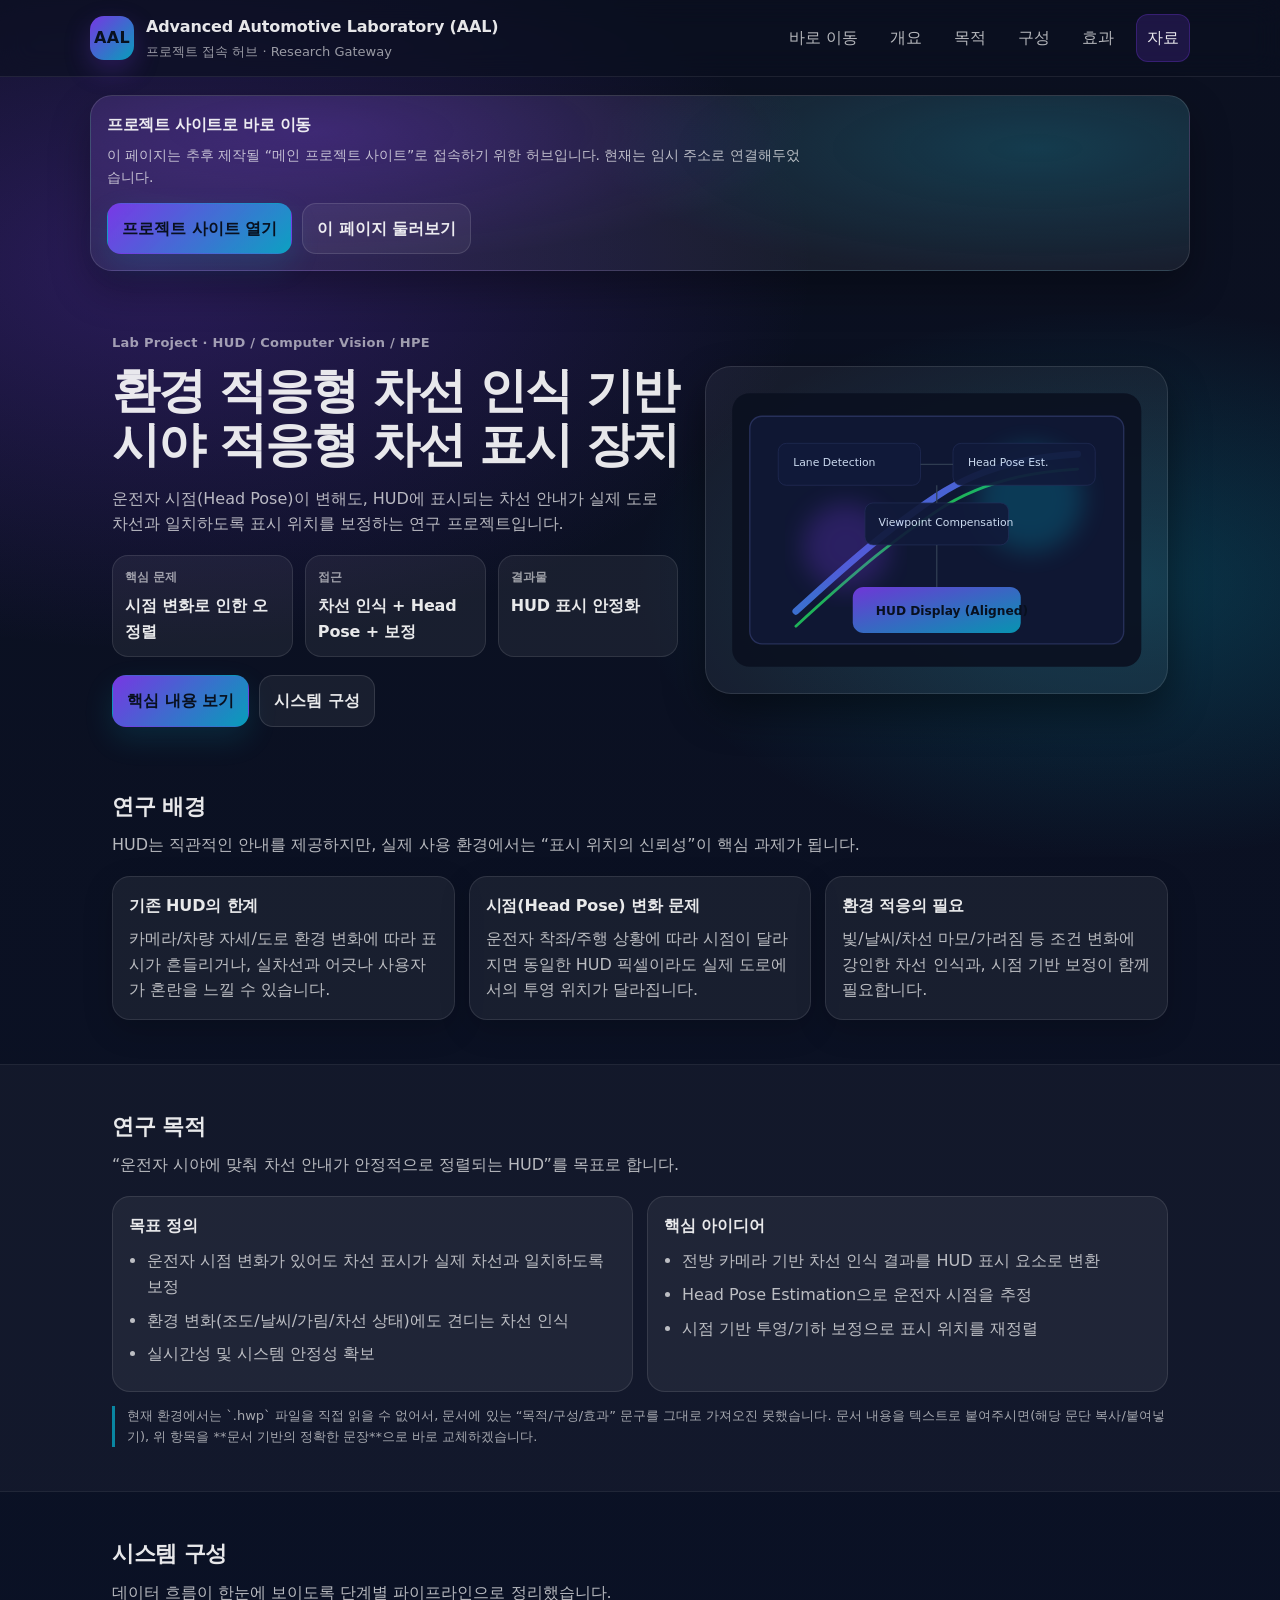
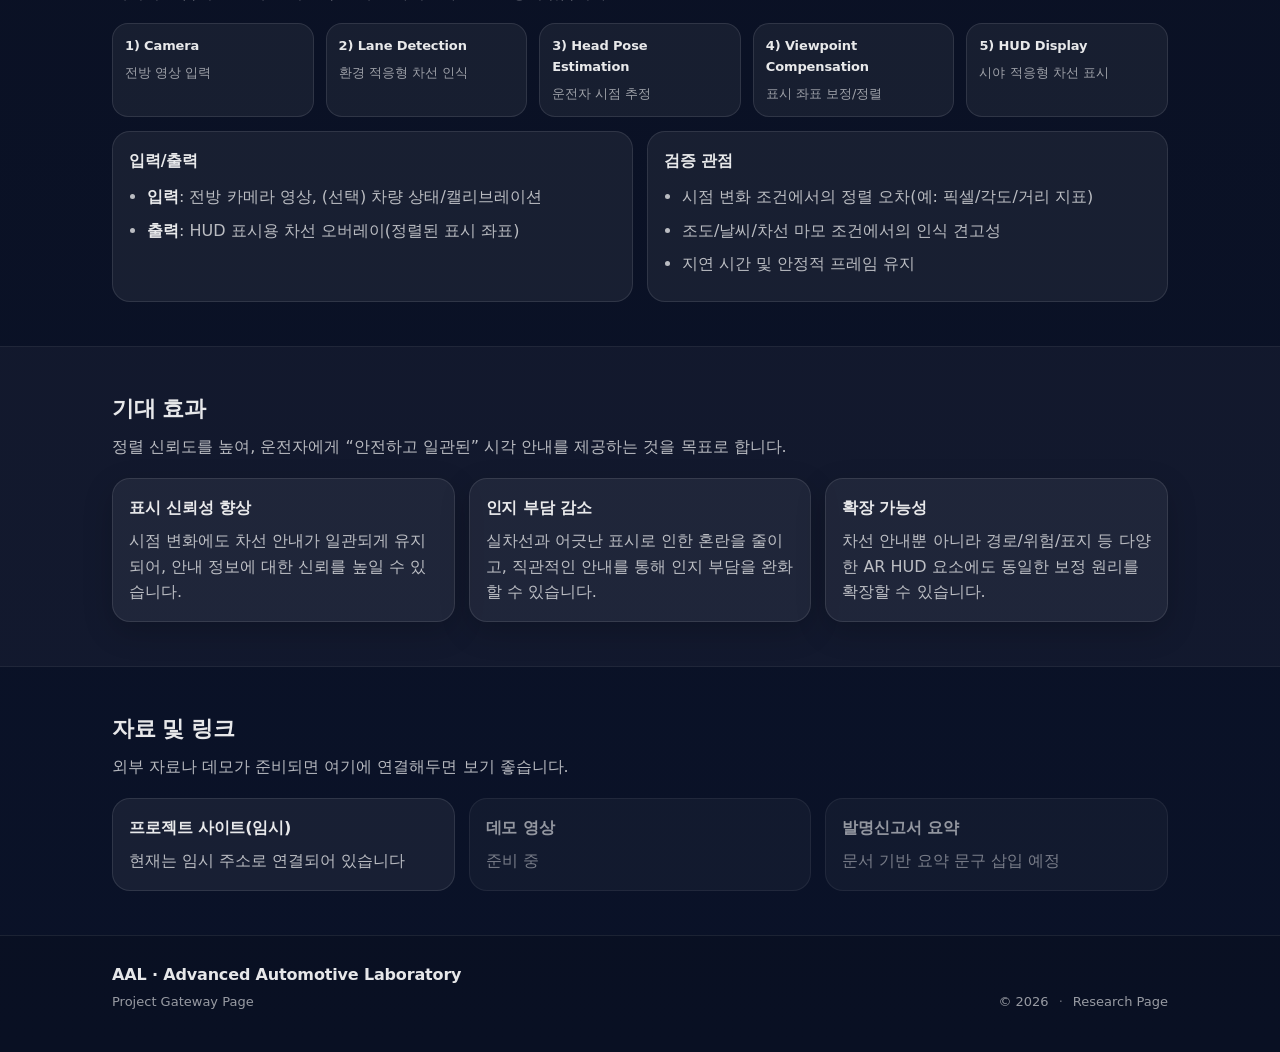
==== index.html @ 507340a5 "커서2" ====
<!DOCTYPE html>
<html lang="ko">
<head>
	<meta charset="UTF-8" />
	<meta name="viewport" content="width=device-width, initial-scale=1" />
	<meta name="color-scheme" content="light" />
	<meta name="description" content="환경 적응형 차선 인식 기반, 운전자 시야에 맞춰 HUD 차선 표시를 보정하는 연구 프로젝트 소개." />
	<title>AAL | 시야 적응형 차선 표시 HUD</title>
	<link rel="stylesheet" href="./main.css" />
</head>
<body>
	<a class="skip-link" href="#main">본문 바로가기</a>

	<header class="site-header">
		<div class="wrap header-inner">
			<div class="brand">
				<div class="brand-mark" aria-hidden="true">AAL</div>
				<div class="brand-text">
					<div class="brand-title">Advanced Automotive Laboratory (AAL)</div>
					<div class="brand-subtitle">프로젝트 접속 허브 · Research Gateway</div>
				</div>
			</div>

			<nav class="nav" aria-label="주요 메뉴">
				<a href="#jump">바로 이동</a>
				<a href="#overview">개요</a>
				<a href="#objective">목적</a>
				<a href="#architecture">구성</a>
				<a href="#effects">효과</a>
				<a class="nav-cta" href="#links">자료</a>
			</nav>
		</div>
	</header>

	<main id="main">
		<section class="jump" id="jump" aria-label="프로젝트 사이트로 바로 이동">
			<div class="wrap jump-inner">
				<div class="jump-copy">
					<div class="jump-title">프로젝트 사이트로 바로 이동</div>
					<div class="jump-desc">
						이 페이지는 추후 제작될 “메인 프로젝트 사이트”로 접속하기 위한 허브입니다.
						현재는 임시 주소로 연결해두었습니다.
					</div>
				</div>
				<div class="jump-actions">
					<a class="btn btn-primary" href="https://me.mju.ac.kr/me/index.do" target="_blank" rel="noreferrer">
						프로젝트 사이트 열기
					</a>
					<a class="btn btn-ghost" href="#overview">이 페이지 둘러보기</a>
				</div>
			</div>
		</section>

		<section class="hero" id="overview">
			<div class="wrap hero-grid">
				<div class="hero-copy">
					<p class="eyebrow">Lab Project · HUD / Computer Vision / HPE</p>
					<h1>환경 적응형 차선 인식 기반<br />시야 적응형 차선 표시 장치</h1>
					<p class="lead">
						운전자 시점(Head Pose)이 변해도, HUD에 표시되는 차선 안내가 실제 도로 차선과 일치하도록
						표시 위치를 보정하는 연구 프로젝트입니다.
					</p>

					<div class="hero-metrics" role="list">
						<div class="metric" role="listitem">
							<div class="metric-k">핵심 문제</div>
							<div class="metric-v">시점 변화로 인한 오정렬</div>
						</div>
						<div class="metric" role="listitem">
							<div class="metric-k">접근</div>
							<div class="metric-v">차선 인식 + Head Pose + 보정</div>
						</div>
						<div class="metric" role="listitem">
							<div class="metric-k">결과물</div>
							<div class="metric-v">HUD 표시 안정화</div>
						</div>
					</div>

					<div class="hero-actions">
						<a class="btn btn-primary" href="#objective">핵심 내용 보기</a>
						<a class="btn btn-ghost" href="#architecture">시스템 구성</a>
					</div>
				</div>

				<div class="hero-visual" aria-hidden="true">
					<svg class="hero-svg" viewBox="0 0 640 440" xmlns="http://www.w3.org/2000/svg">
						<defs>
							<linearGradient id="g" x1="0" y1="0" x2="1" y2="1">
								<stop offset="0" stop-color="#7c3aed" stop-opacity="0.95" />
								<stop offset="1" stop-color="#06b6d4" stop-opacity="0.85" />
							</linearGradient>
							<filter id="blur" x="-20%" y="-20%" width="140%" height="140%">
								<feGaussianBlur stdDeviation="18" />
							</filter>
						</defs>

						<rect x="18" y="18" width="604" height="404" rx="26" fill="#0b1020" opacity="0.9" />
						<rect x="44" y="52" width="552" height="336" rx="18" fill="#0f1733" stroke="#27305a" stroke-width="2" />

						<path d="M112 340 C 210 250, 260 210, 320 170 C 380 130, 448 112, 528 108"
							  stroke="url(#g)" stroke-width="10" fill="none" stroke-linecap="round" />
						<path d="M112 362 C 210 272, 260 232, 320 192 C 380 152, 448 134, 528 130"
							  stroke="#22c55e" stroke-width="4" fill="none" stroke-linecap="round" opacity="0.9" />

						<circle cx="186" cy="244" r="64" fill="#7c3aed" opacity="0.25" filter="url(#blur)" />
						<circle cx="458" cy="174" r="78" fill="#06b6d4" opacity="0.22" filter="url(#blur)" />

						<g opacity="0.92">
							<rect x="86" y="92" width="210" height="62" rx="12" fill="#111a3a" stroke="#26305d" />
							<text x="108" y="126" fill="#dbeafe" font-size="16" font-family="ui-sans-serif, system-ui">
								Lane Detection
							</text>

							<rect x="344" y="92" width="210" height="62" rx="12" fill="#111a3a" stroke="#26305d" />
							<text x="366" y="126" fill="#dbeafe" font-size="16" font-family="ui-sans-serif, system-ui">
								Head Pose Est.
							</text>

							<rect x="214" y="180" width="212" height="62" rx="12" fill="#111a3a" stroke="#26305d" />
							<text x="234" y="214" fill="#dbeafe" font-size="16" font-family="ui-sans-serif, system-ui">
								Viewpoint Compensation
							</text>
						</g>

						<g stroke="#334155" stroke-width="2" opacity="0.9">
							<line x1="296" y1="123" x2="344" y2="123" />
							<line x1="320" y1="154" x2="320" y2="180" />
							<line x1="320" y1="242" x2="320" y2="304" />
						</g>

						<rect x="196" y="304" width="248" height="68" rx="16" fill="url(#g)" opacity="0.92" />
						<text x="230" y="346" fill="#08101f" font-size="18" font-weight="700" font-family="ui-sans-serif, system-ui">
							HUD Display (Aligned)
						</text>
					</svg>
				</div>
			</div>
		</section>

		<section class="section">
			<div class="wrap">
				<div class="section-head">
					<h2>연구 배경</h2>
					<p>HUD는 직관적인 안내를 제공하지만, 실제 사용 환경에서는 “표시 위치의 신뢰성”이 핵심 과제가 됩니다.</p>
				</div>

				<div class="cards">
					<article class="card">
						<h3>기존 HUD의 한계</h3>
						<p>카메라/차량 자세/도로 환경 변화에 따라 표시가 흔들리거나, 실차선과 어긋나 사용자가 혼란을 느낄 수 있습니다.</p>
					</article>
					<article class="card">
						<h3>시점(Head Pose) 변화 문제</h3>
						<p>운전자 착좌/주행 상황에 따라 시점이 달라지면 동일한 HUD 픽셀이라도 실제 도로에서의 투영 위치가 달라집니다.</p>
					</article>
					<article class="card">
						<h3>환경 적응의 필요</h3>
						<p>빛/날씨/차선 마모/가려짐 등 조건 변화에 강인한 차선 인식과, 시점 기반 보정이 함께 필요합니다.</p>
					</article>
				</div>
			</div>
		</section>

		<section class="section section-alt" id="objective">
			<div class="wrap">
				<div class="section-head">
					<h2>연구 목적</h2>
					<p>“운전자 시야에 맞춰 차선 안내가 안정적으로 정렬되는 HUD”를 목표로 합니다.</p>
				</div>

				<div class="grid-2">
					<div class="panel">
						<h3>목표 정의</h3>
						<ul class="list">
							<li>운전자 시점 변화가 있어도 차선 표시가 실제 차선과 일치하도록 보정</li>
							<li>환경 변화(조도/날씨/가림/차선 상태)에도 견디는 차선 인식</li>
							<li>실시간성 및 시스템 안정성 확보</li>
						</ul>
					</div>
					<div class="panel">
						<h3>핵심 아이디어</h3>
						<ul class="list">
							<li>전방 카메라 기반 차선 인식 결과를 HUD 표시 요소로 변환</li>
							<li>Head Pose Estimation으로 운전자 시점을 추정</li>
							<li>시점 기반 투영/기하 보정으로 표시 위치를 재정렬</li>
						</ul>
					</div>
				</div>

				<p class="note">
					현재 환경에서는 `.hwp` 파일을 직접 읽을 수 없어서, 문서에 있는 “목적/구성/효과” 문구를 그대로 가져오진 못했습니다.
					문서 내용을 텍스트로 붙여주시면(해당 문단 복사/붙여넣기), 위 항목을 **문서 기반의 정확한 문장**으로 바로 교체하겠습니다.
				</p>
			</div>
		</section>

		<section class="section" id="architecture">
			<div class="wrap">
				<div class="section-head">
					<h2>시스템 구성</h2>
					<p>데이터 흐름이 한눈에 보이도록 단계별 파이프라인으로 정리했습니다.</p>
				</div>

				<div class="pipeline" role="list">
					<div class="step" role="listitem">
						<div class="step-title">1) Camera</div>
						<div class="step-desc">전방 영상 입력</div>
					</div>
					<div class="step" role="listitem">
						<div class="step-title">2) Lane Detection</div>
						<div class="step-desc">환경 적응형 차선 인식</div>
					</div>
					<div class="step" role="listitem">
						<div class="step-title">3) Head Pose Estimation</div>
						<div class="step-desc">운전자 시점 추정</div>
					</div>
					<div class="step" role="listitem">
						<div class="step-title">4) Viewpoint Compensation</div>
						<div class="step-desc">표시 좌표 보정/정렬</div>
					</div>
					<div class="step" role="listitem">
						<div class="step-title">5) HUD Display</div>
						<div class="step-desc">시야 적응형 차선 표시</div>
					</div>
				</div>

				<div class="grid-2">
					<div class="panel">
						<h3>입력/출력</h3>
						<ul class="list">
							<li><b>입력</b>: 전방 카메라 영상, (선택) 차량 상태/캘리브레이션</li>
							<li><b>출력</b>: HUD 표시용 차선 오버레이(정렬된 표시 좌표)</li>
						</ul>
					</div>
					<div class="panel">
						<h3>검증 관점</h3>
						<ul class="list">
							<li>시점 변화 조건에서의 정렬 오차(예: 픽셀/각도/거리 지표)</li>
							<li>조도/날씨/차선 마모 조건에서의 인식 견고성</li>
							<li>지연 시간 및 안정적 프레임 유지</li>
						</ul>
					</div>
				</div>
			</div>
		</section>

		<section class="section section-alt" id="effects">
			<div class="wrap">
				<div class="section-head">
					<h2>기대 효과</h2>
					<p>정렬 신뢰도를 높여, 운전자에게 “안전하고 일관된” 시각 안내를 제공하는 것을 목표로 합니다.</p>
				</div>

				<div class="cards">
					<article class="card">
						<h3>표시 신뢰성 향상</h3>
						<p>시점 변화에도 차선 안내가 일관되게 유지되어, 안내 정보에 대한 신뢰를 높일 수 있습니다.</p>
					</article>
					<article class="card">
						<h3>인지 부담 감소</h3>
						<p>실차선과 어긋난 표시로 인한 혼란을 줄이고, 직관적인 안내를 통해 인지 부담을 완화할 수 있습니다.</p>
					</article>
					<article class="card">
						<h3>확장 가능성</h3>
						<p>차선 안내뿐 아니라 경로/위험/표지 등 다양한 AR HUD 요소에도 동일한 보정 원리를 확장할 수 있습니다.</p>
					</article>
				</div>
			</div>
		</section>

		<section class="section" id="links">
			<div class="wrap">
				<div class="section-head">
					<h2>자료 및 링크</h2>
					<p>외부 자료나 데모가 준비되면 여기에 연결해두면 보기 좋습니다.</p>
				</div>

				<div class="link-grid">
					<a class="link-card" href="https://me.mju.ac.kr/me/index.do" target="_blank" rel="noreferrer">
						<div class="link-title">프로젝트 사이트(임시)</div>
						<div class="link-desc">현재는 임시 주소로 연결되어 있습니다</div>
					</a>
					<div class="link-card is-disabled" aria-disabled="true">
						<div class="link-title">데모 영상</div>
						<div class="link-desc">준비 중</div>
					</div>
					<div class="link-card is-disabled" aria-disabled="true">
						<div class="link-title">발명신고서 요약</div>
						<div class="link-desc">문서 기반 요약 문구 삽입 예정</div>
					</div>
				</div>
			</div>
		</section>
	</main>

	<footer class="site-footer">
		<div class="wrap footer-inner">
			<div>
				<div class="footer-title">AAL · Advanced Automotive Laboratory</div>
				<div class="footer-sub">Project Gateway Page</div>
			</div>
			<div class="footer-meta">
				<span>© <span id="year"></span></span>
				<span class="dot" aria-hidden="true">·</span>
				<span>Research Page</span>
			</div>
		</div>
	</footer>

	<script>
		document.getElementById('year').textContent = String(new Date().getFullYear());
	</script>
</body>
</html>
---- main.css ----
:root{
	--bg: #0b1020;
	--bg2: #0a1228;
	--surface: rgba(255, 255, 255, 0.06);
	--surface2: rgba(255, 255, 255, 0.085);
	--border: rgba(255, 255, 255, 0.12);
	--text: rgba(255, 255, 255, 0.9);
	--muted: rgba(255, 255, 255, 0.7);
	--muted2: rgba(255, 255, 255, 0.58);
	--shadow: 0 18px 40px rgba(0,0,0,0.45);
	--primary: #7c3aed;
	--accent: #06b6d4;
	--success: #22c55e;
	--radius: 18px;
	--max: 1100px;
}

*{ box-sizing: border-box; }
html{ scroll-behavior: smooth; }
body{
	margin: 0;
	color: var(--text);
	background:
		radial-gradient(1200px 700px at 12% 10%, rgba(124, 58, 237, 0.28), transparent 55%),
		radial-gradient(900px 500px at 88% 22%, rgba(6, 182, 212, 0.22), transparent 55%),
		linear-gradient(180deg, var(--bg), var(--bg2));
	font-family: ui-sans-serif, system-ui, -apple-system, "Segoe UI", Roboto, "Noto Sans KR", "Apple SD Gothic Neo", "Malgun Gothic", Arial, sans-serif;
	line-height: 1.6;
	-webkit-font-smoothing: antialiased;
	-moz-osx-font-smoothing: grayscale;
}

a{ color: inherit; text-decoration: none; }
a:hover{ text-decoration: none; }

.wrap{
	max-width: var(--max);
	margin: 0 auto;
	padding: 0 22px;
}

.skip-link{
	position: absolute;
	left: 12px;
	top: -60px;
	padding: 10px 12px;
	border-radius: 12px;
	background: rgba(255, 255, 255, 0.14);
	border: 1px solid var(--border);
	backdrop-filter: blur(10px);
	color: var(--text);
	transition: top 160ms ease;
	z-index: 50;
}
.skip-link:focus{ top: 12px; outline: none; }

.site-header{
	position: sticky;
	top: 0;
	z-index: 40;
	background: rgba(11, 16, 32, 0.62);
	backdrop-filter: blur(14px);
	border-bottom: 1px solid rgba(255, 255, 255, 0.08);
}
.header-inner{
	display: flex;
	align-items: center;
	justify-content: space-between;
	gap: 18px;
	padding: 14px 0;
}
.brand{
	display: flex;
	align-items: center;
	gap: 12px;
	min-width: 260px;
}
.brand-mark{
	width: 44px;
	height: 44px;
	display: grid;
	place-items: center;
	border-radius: 14px;
	background: linear-gradient(135deg, rgba(124,58,237,0.95), rgba(6,182,212,0.85));
	color: #08101f;
	font-weight: 900;
	letter-spacing: 0.02em;
	box-shadow: 0 10px 26px rgba(124, 58, 237, 0.25);
}
.brand-title{
	font-weight: 800;
	letter-spacing: -0.01em;
}
.brand-subtitle{
	color: var(--muted2);
	font-size: 13px;
	margin-top: 2px;
}

.nav{
	display: flex;
	align-items: center;
	gap: 12px;
	flex-wrap: wrap;
	justify-content: flex-end;
}
.nav a{
	padding: 10px 10px;
	border-radius: 12px;
	color: var(--muted);
	transition: background 160ms ease, color 160ms ease;
}
.nav a:hover{
	background: rgba(255,255,255,0.08);
	color: var(--text);
}
.nav-cta{
	background: rgba(124,58,237,0.18);
	border: 1px solid rgba(124,58,237,0.28);
	color: rgba(255,255,255,0.9) !important;
}
.nav-cta:hover{
	background: rgba(124,58,237,0.24) !important;
}

.hero{
	padding: 54px 0 18px;
}

.jump{
	padding: 18px 0 8px;
}
.jump-inner{
	display: flex;
	align-items: center;
	justify-content: space-between;
	gap: 14px;
	flex-wrap: wrap;
	padding: 16px 16px;
	border-radius: 22px;
	border: 1px solid rgba(255,255,255,0.12);
	background:
		radial-gradient(900px 240px at 20% 20%, rgba(124, 58, 237, 0.25), transparent 55%),
		radial-gradient(800px 240px at 86% 30%, rgba(6, 182, 212, 0.20), transparent 55%),
		rgba(255,255,255,0.055);
	box-shadow: 0 18px 40px rgba(0,0,0,0.32);
}
.jump-title{
	font-weight: 900;
	letter-spacing: -0.02em;
}
.jump-desc{
	margin-top: 6px;
	color: var(--muted);
	max-width: 78ch;
	font-size: 14px;
}
.jump-actions{
	display: flex;
	gap: 10px;
	flex-wrap: wrap;
}
.hero-grid{
	display: grid;
	grid-template-columns: 1.1fr 0.9fr;
	gap: 26px;
	align-items: center;
}
.eyebrow{
	color: var(--muted2);
	font-weight: 600;
	letter-spacing: 0.02em;
	font-size: 13px;
	margin: 0 0 10px;
}
.hero h1{
	margin: 0 0 14px;
	letter-spacing: -0.04em;
	line-height: 1.12;
	font-size: clamp(30px, 4.2vw, 48px);
}
.lead{
	color: var(--muted);
	margin: 0 0 18px;
	font-size: 16px;
	max-width: 62ch;
}
.hero-metrics{
	display: grid;
	grid-template-columns: repeat(3, minmax(0, 1fr));
	gap: 12px;
	margin: 18px 0 18px;
}
.metric{
	border: 1px solid rgba(255,255,255,0.10);
	background: rgba(255,255,255,0.06);
	border-radius: 16px;
	padding: 12px 12px;
}
.metric-k{
	color: var(--muted2);
	font-size: 12px;
	font-weight: 700;
}
.metric-v{
	margin-top: 6px;
	font-weight: 750;
	letter-spacing: -0.01em;
}

.hero-actions{
	display: flex;
	gap: 10px;
	flex-wrap: wrap;
	margin-top: 8px;
}
.btn{
	display: inline-flex;
	align-items: center;
	justify-content: center;
	gap: 8px;
	padding: 12px 14px;
	border-radius: 14px;
	font-weight: 750;
	border: 1px solid transparent;
	transition: transform 140ms ease, background 140ms ease, border-color 140ms ease;
}
.btn:active{ transform: translateY(1px); }
.btn-primary{
	background: linear-gradient(135deg, rgba(124,58,237,0.95), rgba(6,182,212,0.85));
	color: #08101f;
	box-shadow: 0 12px 30px rgba(6,182,212,0.14);
}
.btn-primary:hover{ filter: brightness(1.03); }
.btn-ghost{
	background: rgba(255,255,255,0.06);
	border-color: rgba(255,255,255,0.12);
	color: var(--text);
}
.btn-ghost:hover{ background: rgba(255,255,255,0.085); }

.hero-visual{
	border: 1px solid rgba(255,255,255,0.10);
	background: rgba(255,255,255,0.05);
	border-radius: 26px;
	padding: 14px;
	box-shadow: var(--shadow);
}
.hero-svg{ width: 100%; height: auto; display: block; }

.section{
	padding: 44px 0;
}
.section-alt{
	background: rgba(255,255,255,0.03);
	border-top: 1px solid rgba(255,255,255,0.06);
	border-bottom: 1px solid rgba(255,255,255,0.06);
}
.section-head{
	display: grid;
	gap: 8px;
	margin-bottom: 18px;
}
.section-head h2{
	margin: 0;
	letter-spacing: -0.02em;
	font-size: 22px;
}
.section-head p{
	margin: 0;
	color: var(--muted);
	max-width: 80ch;
}

.cards{
	display: grid;
	grid-template-columns: repeat(3, minmax(0, 1fr));
	gap: 14px;
}
.card{
	border-radius: var(--radius);
	border: 1px solid rgba(255,255,255,0.10);
	background: rgba(255,255,255,0.06);
	padding: 16px 16px;
	box-shadow: 0 10px 30px rgba(0,0,0,0.18);
}
.card h3{
	margin: 0 0 8px;
	letter-spacing: -0.01em;
	font-size: 16px;
}
.card p{
	margin: 0;
	color: var(--muted);
}

.grid-2{
	display: grid;
	grid-template-columns: repeat(2, minmax(0, 1fr));
	gap: 14px;
}
.panel{
	border-radius: var(--radius);
	border: 1px solid rgba(255,255,255,0.10);
	background: rgba(255,255,255,0.06);
	padding: 16px 16px;
}
.panel h3{
	margin: 0 0 10px;
	font-size: 16px;
	letter-spacing: -0.01em;
}
.list{
	margin: 0;
	padding: 0 0 0 18px;
	color: var(--muted);
}
.list li{ margin: 8px 0; }
.list b{ color: rgba(255,255,255,0.9); }

.note{
	margin: 14px 0 0;
	color: rgba(255,255,255,0.62);
	font-size: 13px;
	border-left: 3px solid rgba(6,182,212,0.7);
	padding-left: 12px;
}

.pipeline{
	display: grid;
	grid-template-columns: repeat(5, minmax(0, 1fr));
	gap: 12px;
	margin-bottom: 14px;
}
.step{
	border-radius: 16px;
	border: 1px solid rgba(255,255,255,0.10);
	background: rgba(255,255,255,0.055);
	padding: 12px 12px;
	position: relative;
}
.step-title{
	font-weight: 800;
	letter-spacing: -0.01em;
	font-size: 13px;
}
.step-desc{
	color: var(--muted2);
	margin-top: 6px;
	font-size: 13px;
}

.link-grid{
	display: grid;
	grid-template-columns: repeat(3, minmax(0, 1fr));
	gap: 14px;
}
.link-card{
	border-radius: var(--radius);
	border: 1px solid rgba(255,255,255,0.10);
	background: rgba(255,255,255,0.06);
	padding: 16px 16px;
	transition: transform 140ms ease, background 140ms ease, border-color 140ms ease;
}
.link-card:hover{
	transform: translateY(-2px);
	background: rgba(255,255,255,0.085);
	border-color: rgba(255,255,255,0.14);
}
.link-title{
	font-weight: 850;
	letter-spacing: -0.01em;
}
.link-desc{
	margin-top: 8px;
	color: var(--muted);
}
.is-disabled{
	opacity: 0.62;
	cursor: not-allowed;
}
.is-disabled:hover{
	transform: none;
	background: rgba(255,255,255,0.06);
	border-color: rgba(255,255,255,0.10);
}

.site-footer{
	padding: 26px 0 40px;
	border-top: 1px solid rgba(255,255,255,0.08);
	background: rgba(0,0,0,0.12);
}
.footer-inner{
	display: flex;
	justify-content: space-between;
	align-items: flex-end;
	gap: 14px;
	flex-wrap: wrap;
}
.footer-title{
	font-weight: 900;
	letter-spacing: -0.01em;
}
.footer-sub{
	color: var(--muted2);
	margin-top: 4px;
	font-size: 13px;
}
.footer-meta{
	color: var(--muted2);
	font-size: 13px;
	display: flex;
	align-items: center;
	gap: 10px;
}
.dot{ opacity: 0.7; }

@media (max-width: 980px){
	.hero-grid{ grid-template-columns: 1fr; }
	.brand{ min-width: auto; }
	.hero{ padding-top: 36px; }
	.hero-metrics{ grid-template-columns: 1fr; }
	.cards{ grid-template-columns: 1fr; }
	.grid-2{ grid-template-columns: 1fr; }
	.pipeline{ grid-template-columns: 1fr; }
	.link-grid{ grid-template-columns: 1fr; }
}
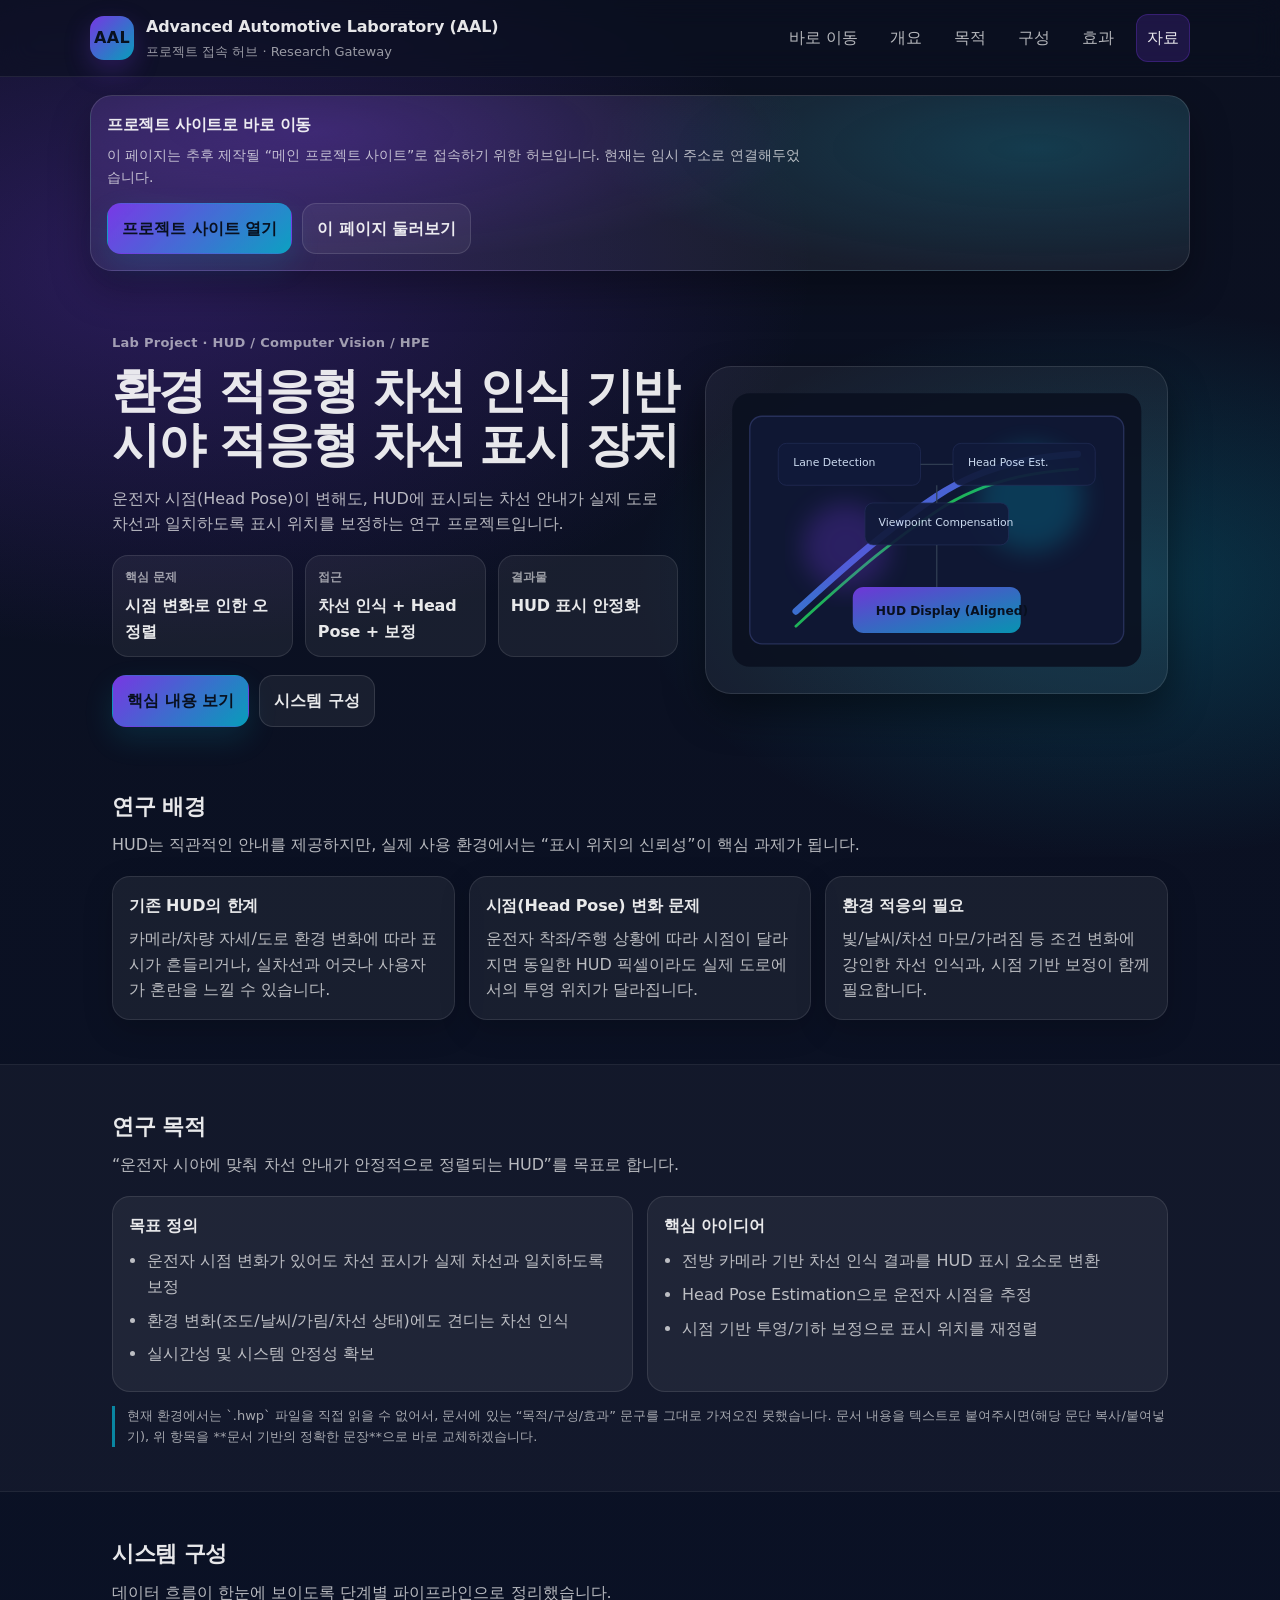
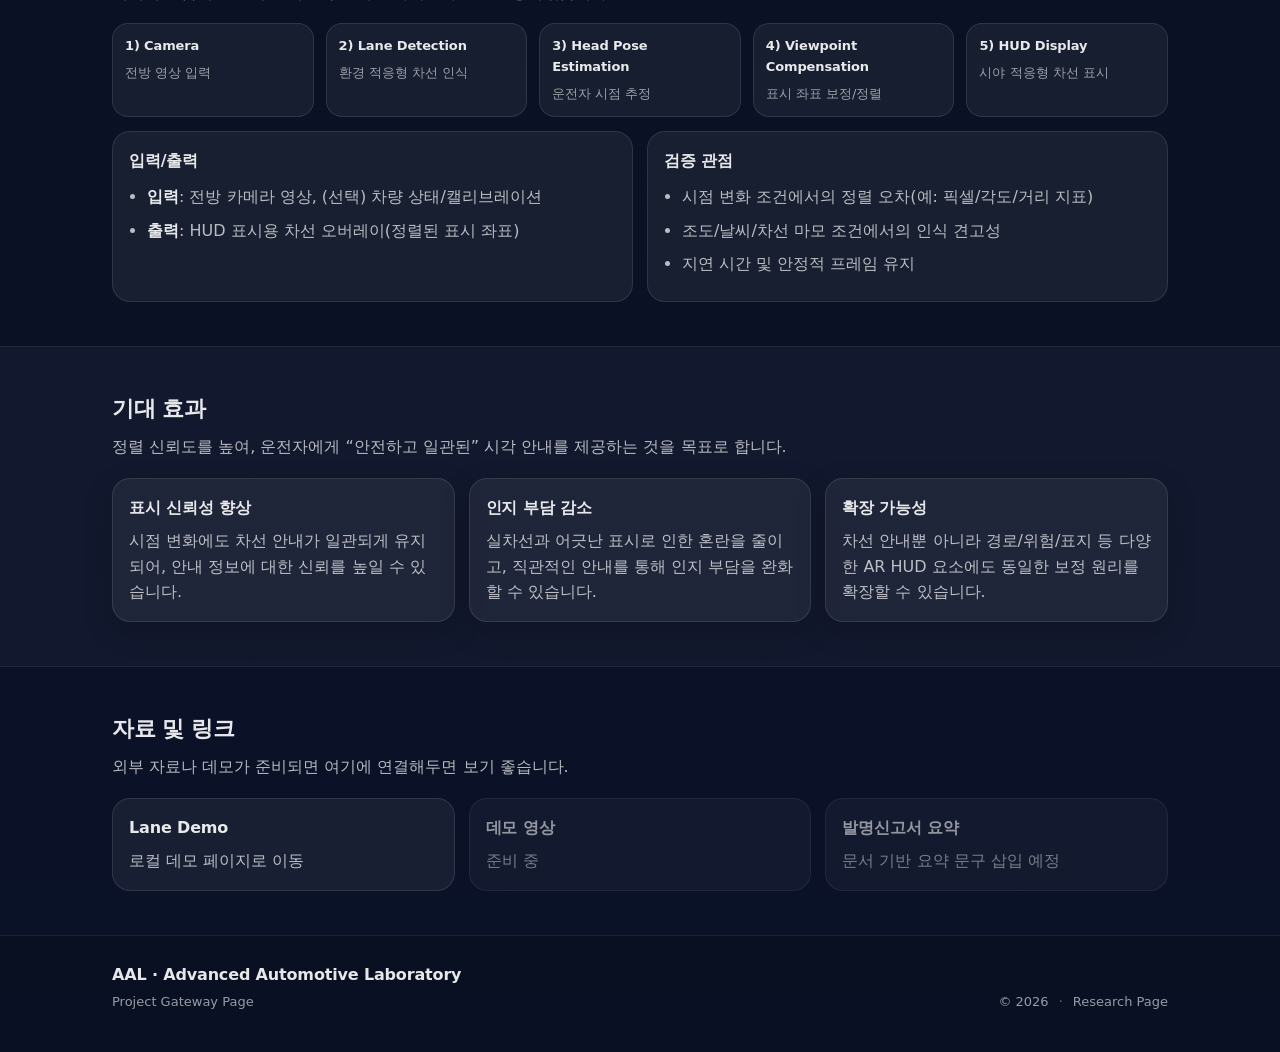
==== commit 4f6a29d5: "update html update html" ====
--- a/index.html
+++ b/index.html
@@ -43,7 +43,7 @@
 					</div>
 				</div>
 				<div class="jump-actions">
-					<a class="btn btn-primary" href="https://me.mju.ac.kr/me/index.do" target="_blank" rel="noreferrer">
+					<a class="btn btn-primary" href="./lane_demo.html">
 						프로젝트 사이트 열기
 					</a>
 					<a class="btn btn-ghost" href="#overview">이 페이지 둘러보기</a>
@@ -276,9 +276,9 @@
 				</div>
 
 				<div class="link-grid">
-					<a class="link-card" href="https://me.mju.ac.kr/me/index.do" target="_blank" rel="noreferrer">
-						<div class="link-title">프로젝트 사이트(임시)</div>
-						<div class="link-desc">현재는 임시 주소로 연결되어 있습니다</div>
+					<a class="link-card" href="./lane_demo.html">
+						<div class="link-title">Lane Demo</div>
+						<div class="link-desc">로컬 데모 페이지로 이동</div>
 					</a>
 					<div class="link-card is-disabled" aria-disabled="true">
 						<div class="link-title">데모 영상</div>
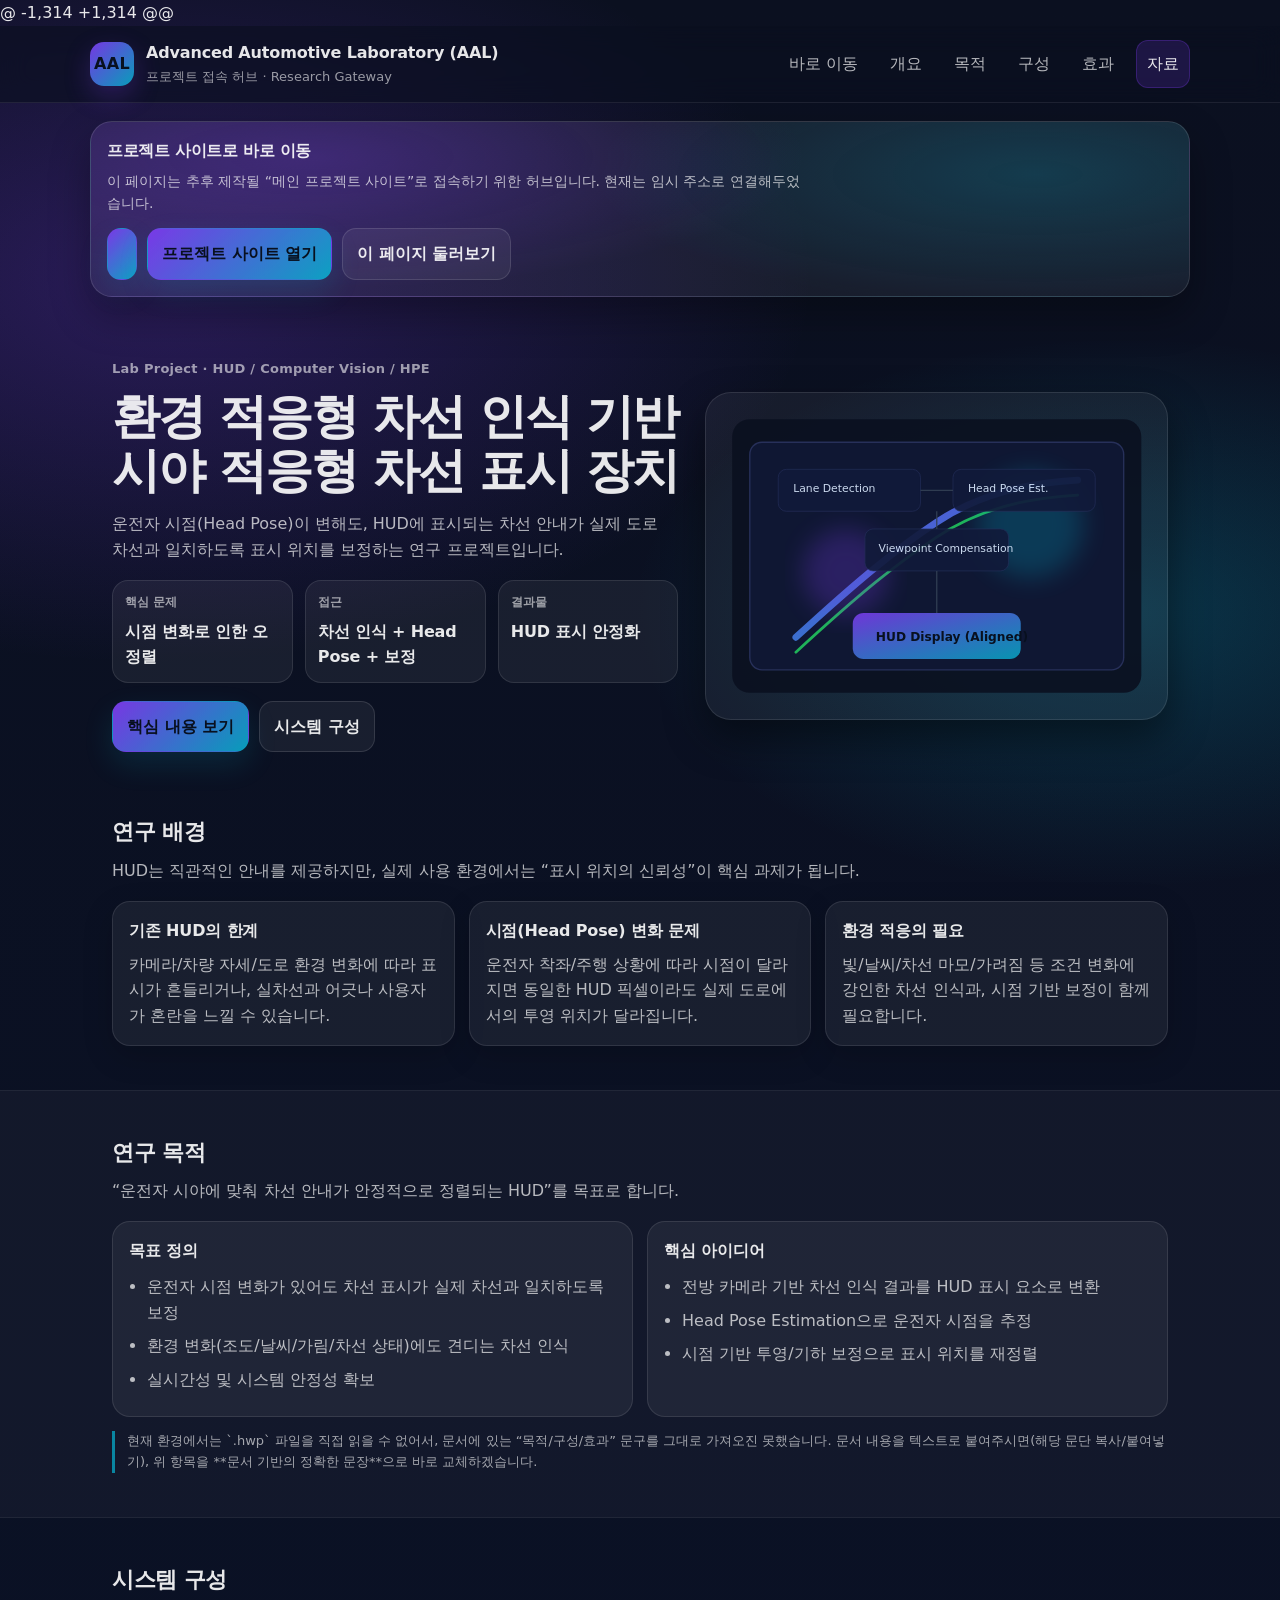
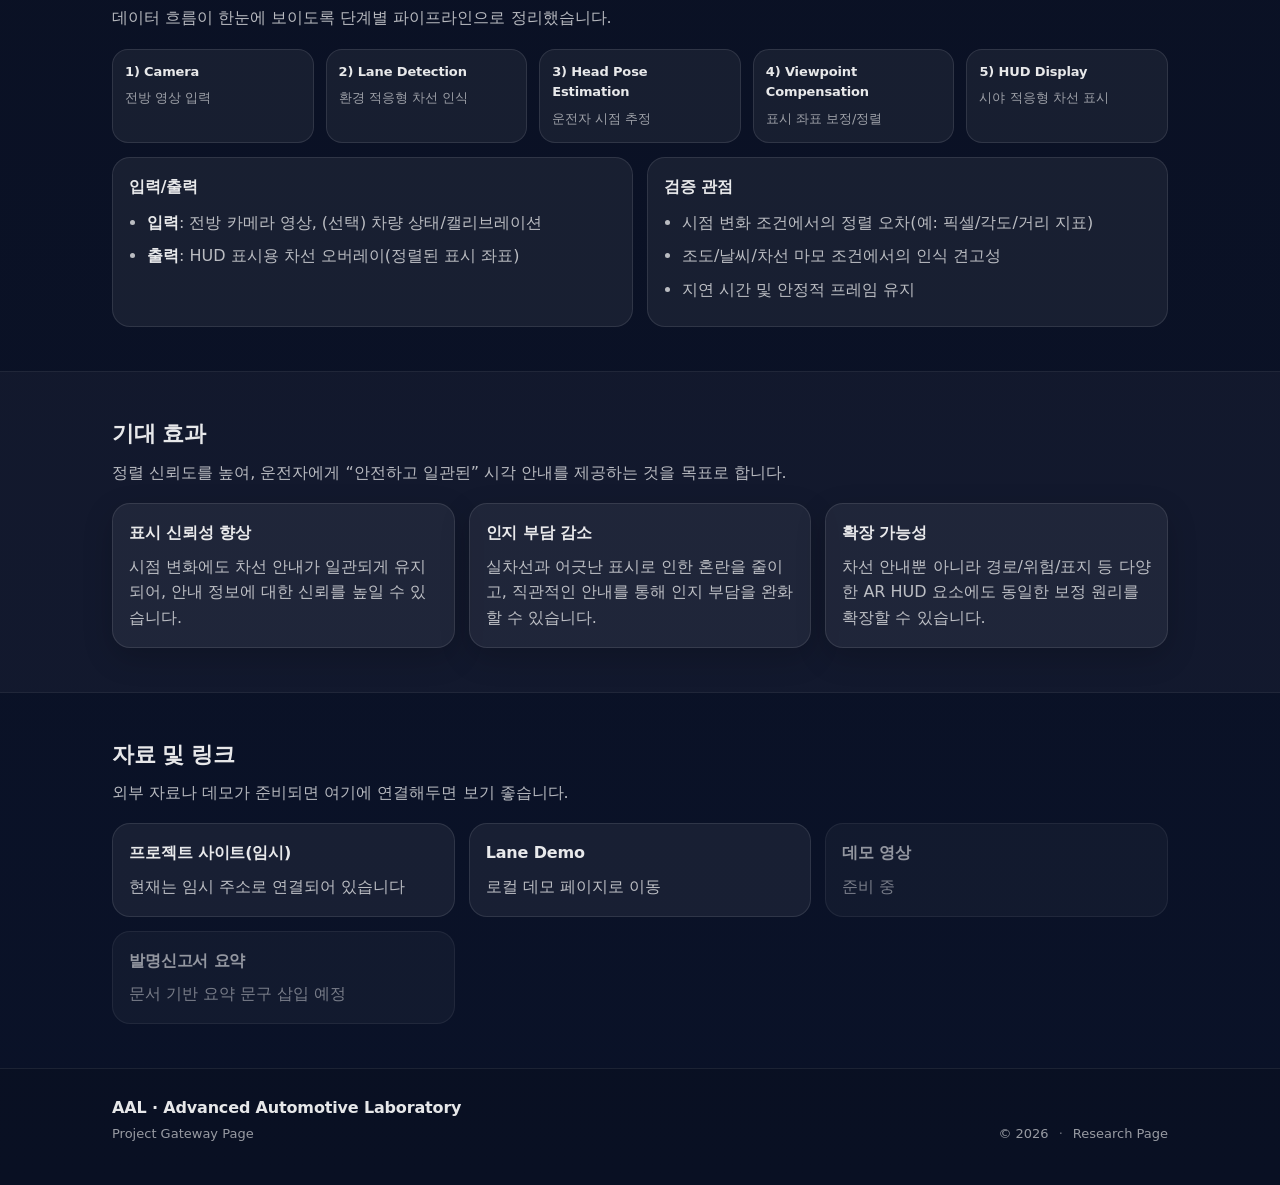
==== commit c0219843: "Update index.html" ====
--- a/index.html
+++ b/index.html
@@ -1,3 +1,4 @@
+@ -1,314 +1,314 @@
 <!DOCTYPE html>
 <html lang="ko">
 <head>
@@ -43,6 +44,7 @@
 					</div>
 				</div>
 				<div class="jump-actions">
+					<a class="btn btn-primary" href="https://me.mju.ac.kr/me/index.do" target="_blank" rel="noreferrer">
 					<a class="btn btn-primary" href="./lane_demo.html">
 						프로젝트 사이트 열기
 					</a>
@@ -276,6 +278,9 @@
 				</div>
 
 				<div class="link-grid">
+					<a class="link-card" href="https://me.mju.ac.kr/me/index.do" target="_blank" rel="noreferrer">
+						<div class="link-title">프로젝트 사이트(임시)</div>
+						<div class="link-desc">현재는 임시 주소로 연결되어 있습니다</div>
 					<a class="link-card" href="./lane_demo.html">
 						<div class="link-title">Lane Demo</div>
 						<div class="link-desc">로컬 데모 페이지로 이동</div>
